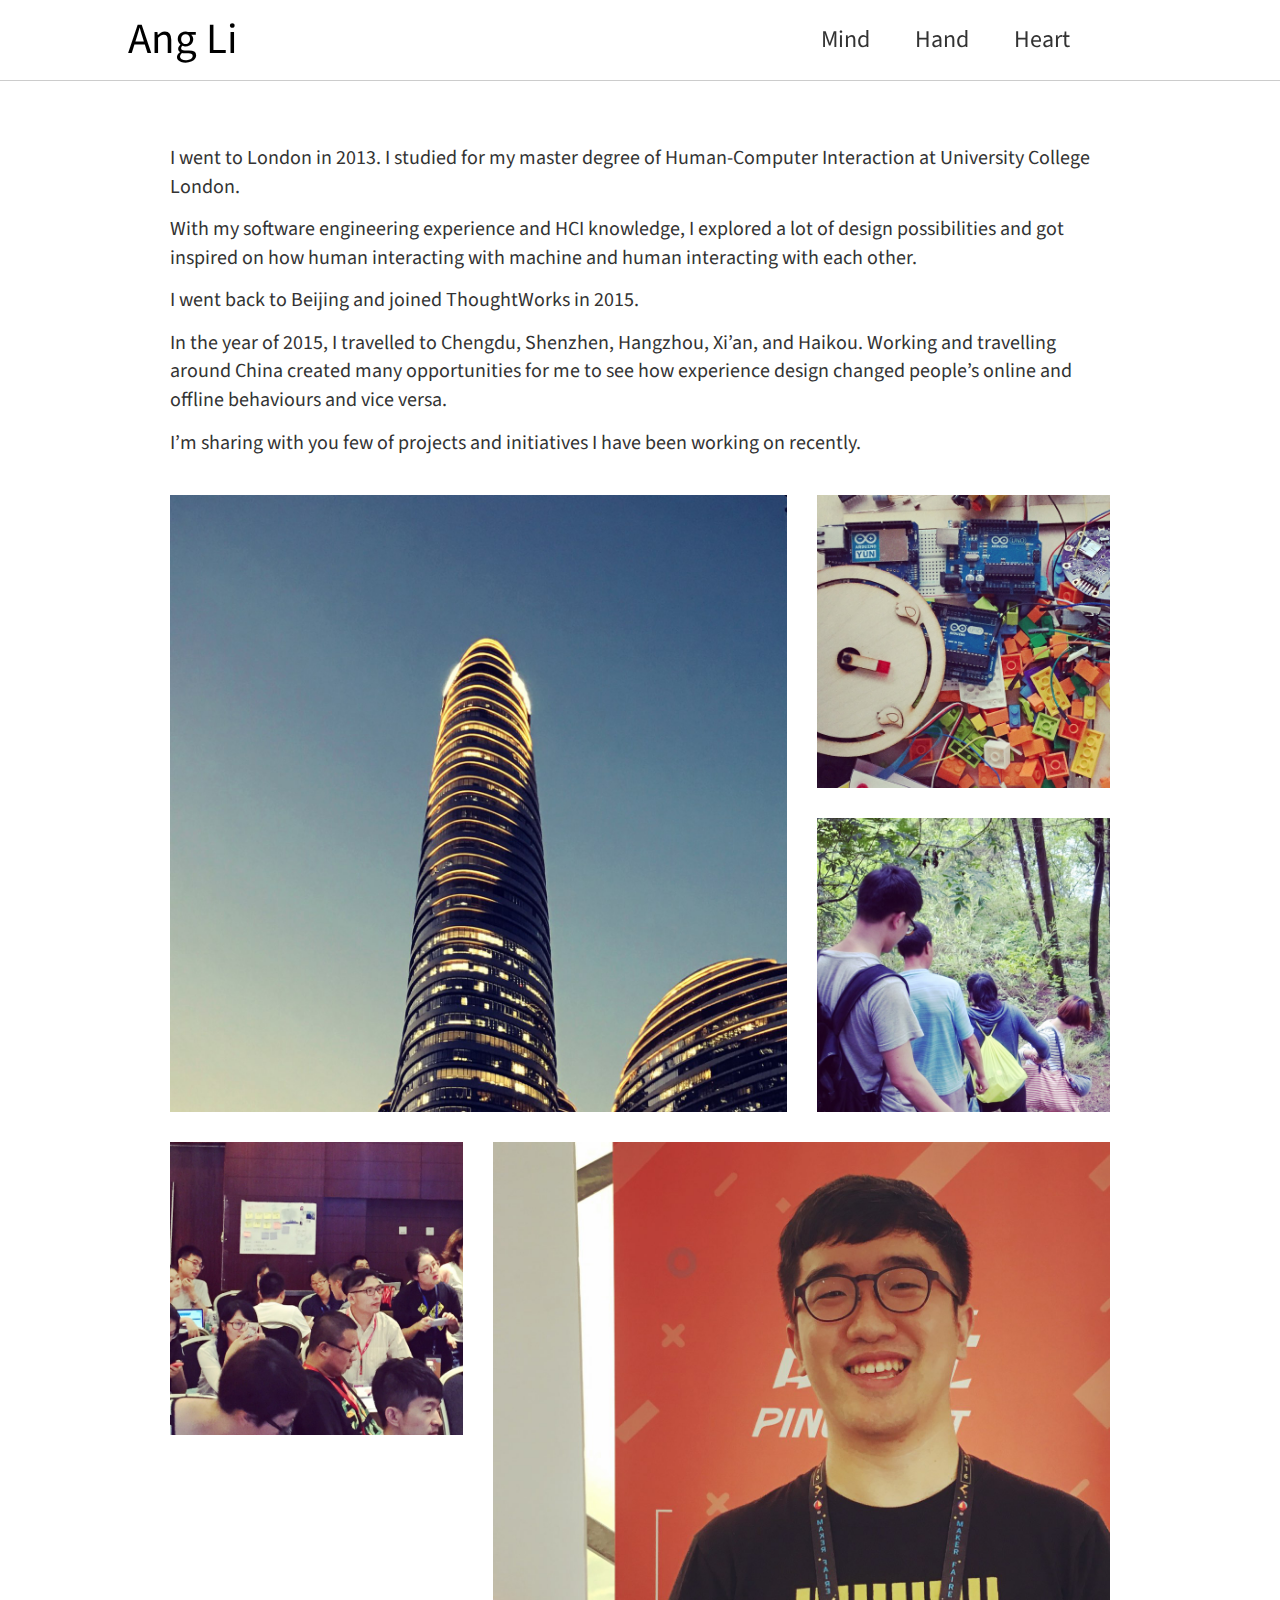
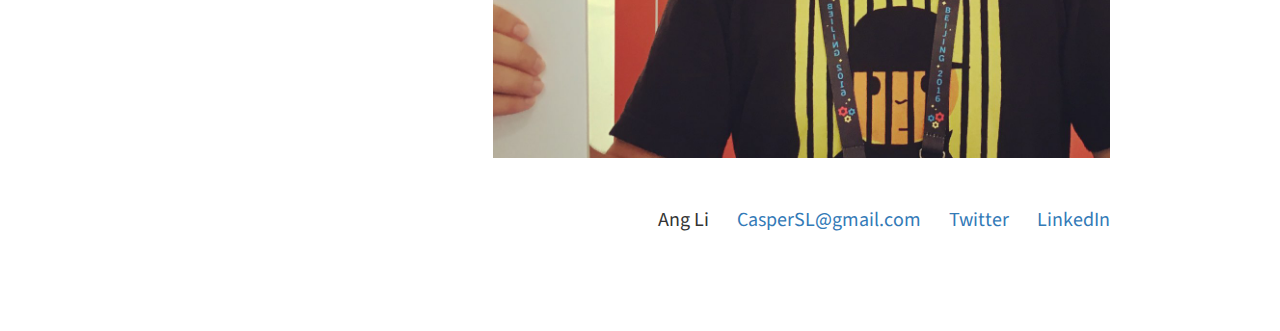
==== hand.html @ fecf5ca9 "setting up" ====
<!DOCTYPE html>
<html lang="en">
  <head>
    <meta charset="utf-8">
    <meta http-equiv="X-UA-Compatible" content="IE=edge">
    <meta name="viewport" content="width=device-width, initial-scale=1">
    <title>Ang Li | User Experience Designer</title>
    <link href="css/bootstrap.min.css" rel="stylesheet">
    <link href="https://fonts.googleapis.com/css?family=Source+Sans+Pro:400,600" rel="stylesheet">
    <link href="css/maccha1119.css" rel="stylesheet">
  </head>
  <body>
    <h2 class="header-mobile visible-xs-block">Ang Li</h2>

    <!-- first -->
    <div class="header affix hidden-xs">
      <h2>Ang Li</h2>
      <div class="container">
        <div class="top-nav">
          <a href="index.html">Mind</a>
          <a href="hand.html">Hand</a>
          <a href="heart.html">Heart</a>
        </div>
      </div>
    </div>
    <div class="no-hero-image hidden-xs"></div>
    <div class="container main-text">
      <p>I went to London in 2013. I studied for my master degree of Human-Computer Interaction at University College London.</p>
      <p>With my software engineering experience and HCI knowledge, I explored a lot of design possibilities and got inspired on how human interacting with machine and human interacting with each other.</p>
      <p>I went back to Beijing and joined ThoughtWorks in 2015. </p>
      <p>In the year of 2015, I travelled to Chengdu, Shenzhen, Hangzhou, Xi’an, and Haikou. Working and travelling around China created many opportunities for me to see how experience design changed people’s online and offline behaviours and vice versa.  </p>
      <p>I’m sharing with you few of projects and initiatives I have been working on recently. </p>
    </div>
    <div class="container main-text">
      <div class="row">
        <div class="col-xs-12 col-sm-8">
          <img id="project-innovation-lab" src="images/project-innovation-lab.jpg" />
        </div>
        <div class="col-xs-12 col-sm-4">
          <div class="row project-hero-small">
            <div class="col-xs-6 col-sm-12">
              <img id="project-physical" src="images/project-physical.jpg" />
            </div>
            <div class="col-xs-6 col-sm-12">
              <img id="project-wild" src="images/project-wild.jpg" />
            </div>
          </div>
        </div>
      </div>
      <div class="row project-second">
        <div class="col-xs-12 col-sm-8 col-sm-push-4">
          <img id="project-photos" src="images/project-photos.jpg" />
        </div>
        <div class="col-xs-12 col-sm-4 col-sm-pull-8">
          <div class="row project-hero-small">
            <div class="col-xs-6 col-sm-12">
              <img id="project-training" src="images/project-training.jpg" />
            </div>
          </div>
        </div>
      </div>
    </div>

    <!-- footer -->
    <div class="container visible-xs-block">
      <div class="footer-mobile">
        <div class="bottom-nav">
          <a href="index.html">Mind</a>
          <a href="hand.html">Hand</a>
          <a href="heart.html">Heart</a>
        </div>
        <div class="bottom-nav">
          <span class="bottom-nav-text">Ang Li</span>
          <a href="mailto:CasperSL@gmail.com">CasperSL@gmail.com</a>
          <a href="https://twitter.com/CasperSL" target="_blank">Twitter</a>
          <a href="https://cn.linkedin.com/in/ang-li-casper">LinkedIn</a>
        </div>
      </div>
    </div>

    <div class="container hidden-xs footer">
          <span>Ang Li</span>
          <a href="mailto:CasperSL@gmail.com">CasperSL@gmail.com</a>
          <a href="https://twitter.com/CasperSL" target="_blank">Twitter</a>
          <a href="https://cn.linkedin.com/in/ang-li-casper">LinkedIn</a>
      </div>
    </div>

    <script src="js/jquery-3.1.1.min.js"></script>
    <script src="js/bootstrap.min.js"></script>
  </body>
</html>
---- css/maccha1119.css ----
.hero-wrap {
  position: relative;
  overflow: hidden;
}

.hero-image {
  width: 178%;
  margin-left: -78%;
}

.hero-left-side .hero-image {
  margin-left: 0;
  margin-right: -78%;
}

@media (min-width: 768px) {
  .hero-image {
    width: 100%;
    margin: 0;
    max-width: 1920px;
  }
}

.hero-text {
  width: 100%;
  height: 100%;
  background-color: rgba(74, 74, 74, 0.2);
  position: absolute;
  top: 0;
  left: 0;
}

.hero-text .container {
  margin-top: 20%;
  position: relative;
}

.hero-text-mobile {
  margin: 60px 0 36px 0;
}

h1 {
  font-weight: 600;
  margin: 0;
}

@media (min-width: 768px) {
  h1 {
    color: #fff;
    font-size: 72px;
    position: absolute;
    top: 0;
    left: 0;
  }

  .hero-left-side h1 {
    left: auto;
    right: 10%;
  }
}

.header {
  width: 100%;
  color: #fff;
  position: fixed;
  top: 60px;
  height: 56px;
  z-index: 19;
}

.header.affix {
  background-color: rgba(255, 255, 255, 0.95);
  transition: background-color 500ms ease, border 500ms ease;
  color: #000;
  top: 0;
  padding: 12px 0;
  box-sizing: content-box;
  /*box-shadow: 2px 2px 2px rgba(0, 0, 0, 0.2);*/
  border-bottom: 1px solid rgba(0, 0, 0, 0.2);
}

.header.affix-top {

}

.header h2 {
  font-weight: 400;
  position: absolute;
  left: 10%;
  top: 0;
  margin: 0;
  line-height: 56px;
}

.header.affix h2 {
  top: 12px;
}

.header-mobile {
  font-weight: 400;
  margin: 0;
  padding: 36px 15px;
}

.header .container {
  text-align: right;
}

.top-nav {
  font-size: 24px;
}

.top-nav a {
  margin-right: 40px;
  color: #fff;
  line-height: 56px;
  display: inline-block;
  text-decoration: none;
}

.top-nav a:hover {
  border-bottom: 2px solid #fff;
}

.header.affix .top-nav a {
  color: #333;
  padding-bottom: 10px;
}

.header.affix .top-nav a:hover {
  border-bottom: 2px solid #333;
}

.main-text {
  margin: 24px auto;
}

.main-illustration {
  margin: 0 auto;
  padding: 112px 0;
  text-align: center;
}

.main-button {
  margin: 48px auto 0 auto;
  padding-bottom: 64px;
}

.grey-block {
  background-color: #fafafa;
}

.footer-mobile {
  margin: 24px 0;
}

.bottom-nav {
  font-size: 24px;
  line-height: 56px;
  border-top: 1px solid rgba(0, 0, 0, 0.2);
  padding: 12px 0 48px 0;
}

.bottom-nav a {
  display: block;
  color: #333;
}

.footer {
  text-align: right;
  margin: 48px auto 96px auto;
}

.footer a {
  margin-left: 24px;
}

.second-hidden {
  display: none;
}

.no-hero-image {
  height: 120px;
}

.work-logo {
  margin: 48px 0 12px 0;
}

.project-second {
  margin-top: 30px;
}

.project-hero-small {
  margin-top: 30px;
}

@media (min-width: 768px) {
  .project-hero-small {
    margin-top: 0;
  }
}

#icon-mindsets, #icon-infrastructure {
  width: 78px;
}

#icon-continue {
  width: 13px;
}

#icon-real-prototype {
  width: 79px;
}

#logo-thoughtworks {
  width: 217px;
}

#logo-adobe {
  width: 76px;
}

#logo-reuters {
  width: 224px;
}

#logo-infosys {
  width: 131px;
}

#project-innovation-lab {
  width: 100%;
}

#project-physical {
  width: 100%;
}

#project-wild {
  width: 100%;
}

#project-training {
  width: 100%;
}

#project-photos {
  width: 100%;
}

@media (min-width: 768px) {
  #icon-mindsets, #icon-infrastructure {
    width: 156px;
  }

  #icon-continue {
    width: 26px;
  }

  #icon-real-prototype {
    width: 158px;
  }

  #logo-thoughtworks {
    padding-top: 51px;
  }

  #project-wild {
    margin-top: 30px;
  }
}
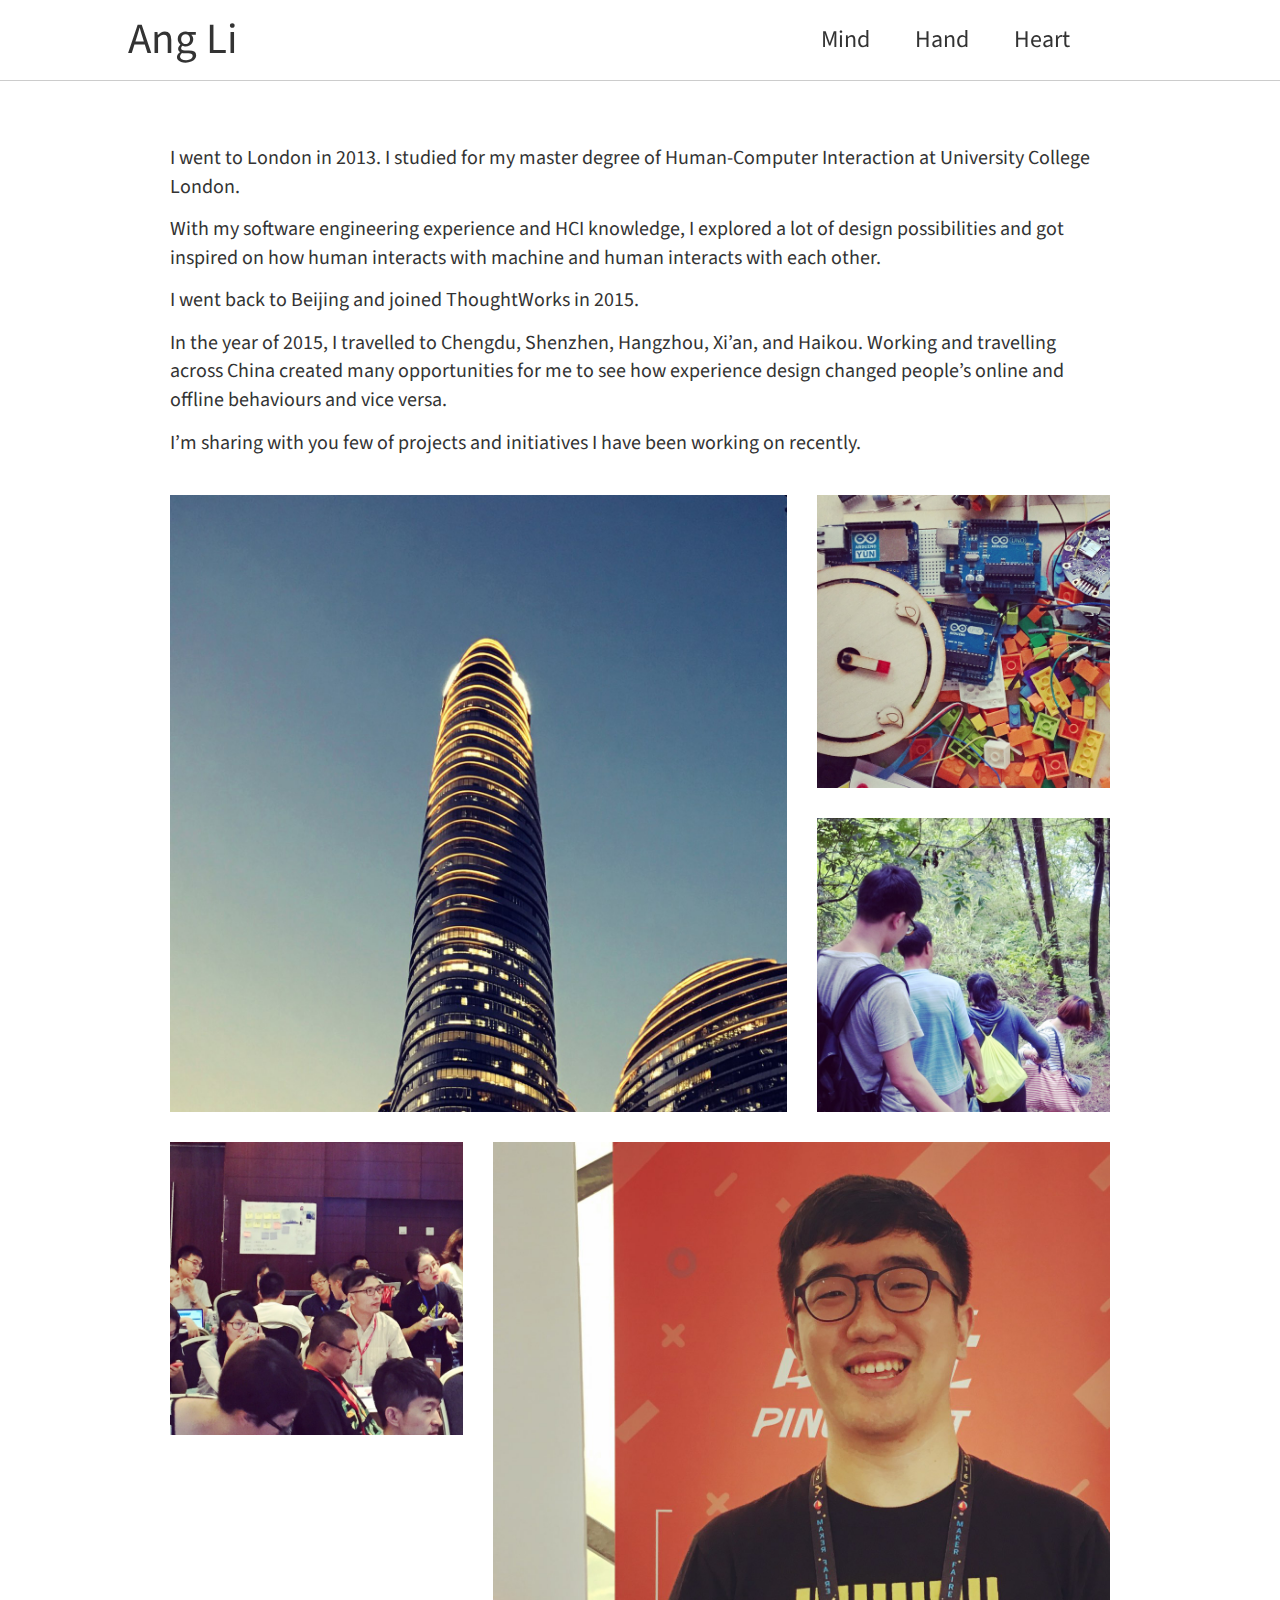
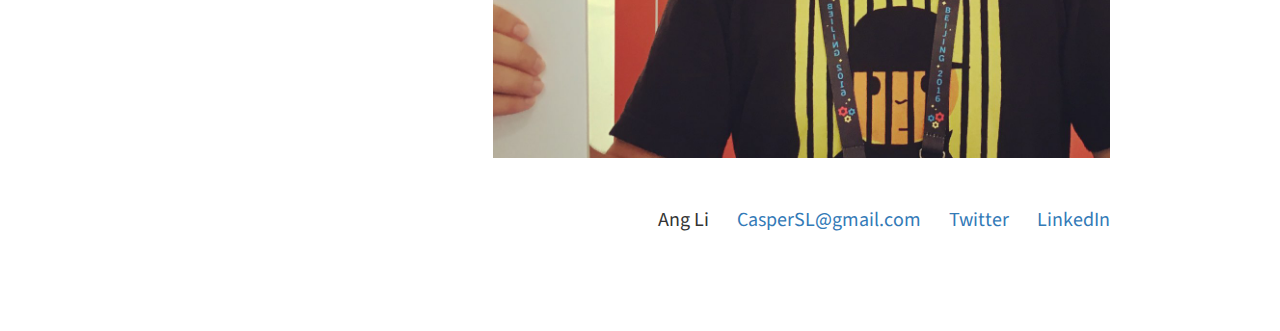
==== commit d04e2edd: "font size changes" ====
--- a/hand.html
+++ b/hand.html
@@ -10,11 +10,11 @@
     <link href="css/maccha1119.css" rel="stylesheet">
   </head>
   <body>
-    <h2 class="header-mobile visible-xs-block">Ang Li</h2>
+    <h2 class="header-mobile visible-xs-block"><a href="index.html">Ang Li</a></h2>
 
     <!-- first -->
     <div class="header affix hidden-xs">
-      <h2>Ang Li</h2>
+      <h2><a href="index.html">Ang Li</a></h2>
       <div class="container">
         <div class="top-nav">
           <a href="index.html">Mind</a>
@@ -26,9 +26,9 @@
     <div class="no-hero-image hidden-xs"></div>
     <div class="container main-text">
       <p>I went to London in 2013. I studied for my master degree of Human-Computer Interaction at University College London.</p>
-      <p>With my software engineering experience and HCI knowledge, I explored a lot of design possibilities and got inspired on how human interacting with machine and human interacting with each other.</p>
+      <p>With my software engineering experience and HCI knowledge, I explored a lot of design possibilities and got inspired on how human interacts with machine and human interacts with each other.</p>
       <p>I went back to Beijing and joined ThoughtWorks in 2015. </p>
-      <p>In the year of 2015, I travelled to Chengdu, Shenzhen, Hangzhou, Xi’an, and Haikou. Working and travelling around China created many opportunities for me to see how experience design changed people’s online and offline behaviours and vice versa.  </p>
+      <p>In the year of 2015, I travelled to Chengdu, Shenzhen, Hangzhou, Xi’an, and Haikou. Working and travelling across China created many opportunities for me to see how experience design changed people’s online and offline behaviours and vice versa.  </p>
       <p>I’m sharing with you few of projects and initiatives I have been working on recently. </p>
     </div>
     <div class="container main-text">
--- a/css/maccha1119.css
+++ b/css/maccha1119.css
@@ -73,7 +73,7 @@
 .header.affix {
   background-color: rgba(255, 255, 255, 0.95);
   transition: background-color 500ms ease, border 500ms ease;
-  color: #000;
+  color: #333;
   top: 0;
   padding: 12px 0;
   box-sizing: content-box;
@@ -94,6 +94,11 @@
   line-height: 56px;
 }
 
+.header h2 a {
+  color: #fff;
+  text-decoration: none;
+}
+
 .header.affix h2 {
   top: 12px;
 }
@@ -102,6 +107,11 @@
   font-weight: 400;
   margin: 0;
   padding: 36px 15px;
+}
+
+.header.affix h2 a, .header-mobile a {
+  color: #333;
+  text-decoration: none;
 }
 
 .header .container {
@@ -203,6 +213,10 @@
   }
 }
 
+.lead {
+  font-weight: 400;
+}
+
 #icon-mindsets, #icon-infrastructure {
   width: 78px;
 }
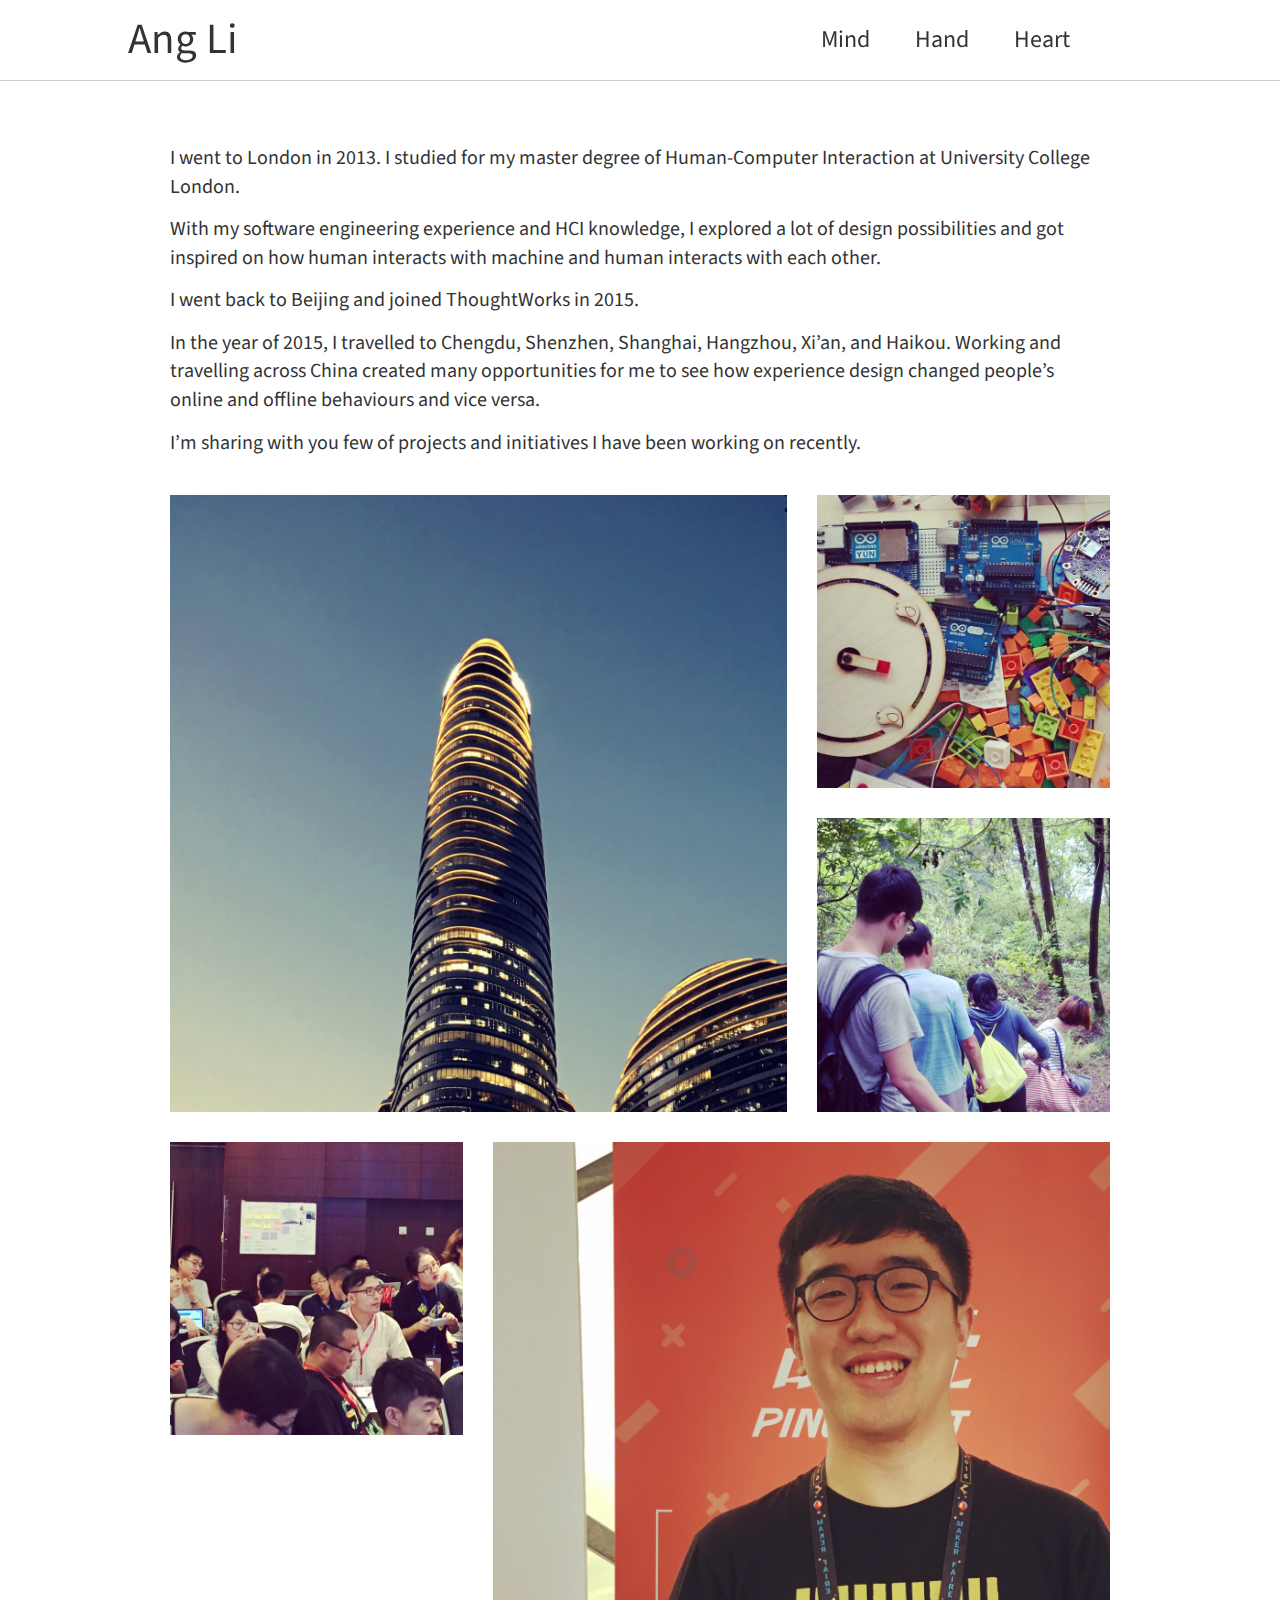
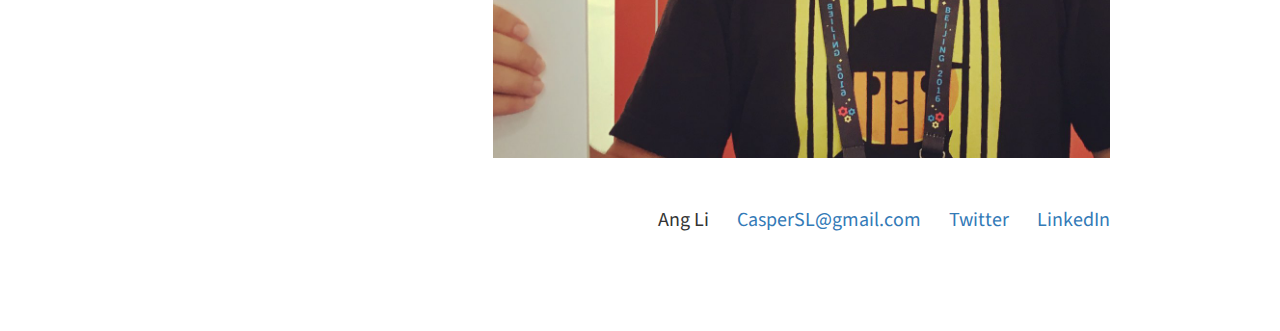
==== commit 6f84e7f8: "add shanghai" ====
--- a/hand.html
+++ b/hand.html
@@ -28,7 +28,7 @@
       <p>I went to London in 2013. I studied for my master degree of Human-Computer Interaction at University College London.</p>
       <p>With my software engineering experience and HCI knowledge, I explored a lot of design possibilities and got inspired on how human interacts with machine and human interacts with each other.</p>
       <p>I went back to Beijing and joined ThoughtWorks in 2015. </p>
-      <p>In the year of 2015, I travelled to Chengdu, Shenzhen, Hangzhou, Xi’an, and Haikou. Working and travelling across China created many opportunities for me to see how experience design changed people’s online and offline behaviours and vice versa.  </p>
+      <p>In the year of 2015, I travelled to Chengdu, Shenzhen, Shanghai, Hangzhou, Xi’an, and Haikou. Working and travelling across China created many opportunities for me to see how experience design changed people’s online and offline behaviours and vice versa.  </p>
       <p>I’m sharing with you few of projects and initiatives I have been working on recently. </p>
     </div>
     <div class="container main-text">
